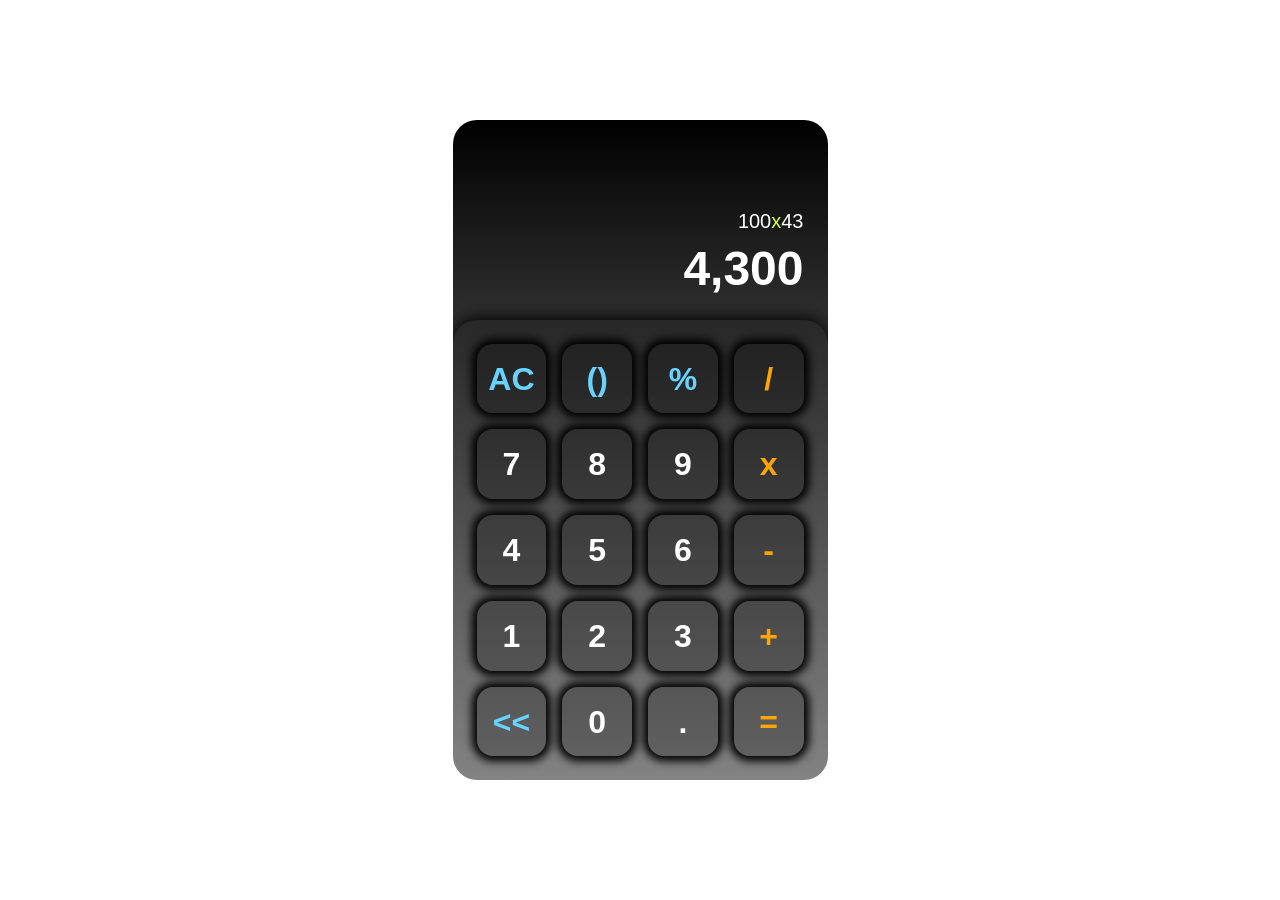
==== index.html @ 6ab71e5c "Initial" ====
<!DOCTYPE html>
<html lang="en">
<head>
    <meta charset="UTF-8">
    <meta http-equiv="X-UA-Compatible" content="IE=edge">
    <meta name="viewport" content="width=device-width, initial-scale=1.0">
    <title>Calculator-app</title>
    <link rel="stylesheet" href="main.css">
</head>
<body>
    <div class="app">
        <div class="calculator">
            <div class="screen">
                <div class="content">
                    <div class="input">100<span class="operator">x</span>43</div>
                    <div class="output">4,300</div>
                </div>
            </div>
        <div class="keys">
            <div data-key="clear" class="key action">
                <span>AC</span>
            </div>
            <div data-key="brackets" class="key action">
                <span>()</span>
            </div>
            <div data-key="%r" class="key action">
                <span>%</span>
            </div>
            <div data-key="/" class="key operator">
                <span>/</span>
            </div>
            <div data-key="7" class="key">
                <span>7</span>
            </div>
            <div data-key="8" class="key">
                <span>8</span>
            </div>
            <div data-key="9" class="key">
                <span>9</span>
            </div>
            <div data-key="x" class="key operator">
                <span>x</span>
            </div>
            <div data-key="4" class="key">
                <span>4</span>
            </div>
            <div data-key="5" class="key">
                <span>5</span>
            </div>
            <div data-key="6" class="key">
                <span>6</span>
            </div>
            <div data-key="-" class="key operator">
                <span>-</span>
            </div>
            <div data-key="1" class="key">
                <span>1</span>
            </div>
            <div data-key="2" class="key">
                <span>2</span>
            </div>
            <div data-key="3" class="key">
                <span>3</span>
            </div>
            <div data-key="+" class="key operator">
                <span>+</span>
            </div>
            <div data-key="backspace" class="key action">
                <span>&lt;&lt;</span>
            </div>
            <div data-key="0" class="key">
                <span>0</span>
            </div>
            <div data-key="." class="key">
                <span>.</span>
            </div>
            <div data-key="=" class="key operator">
                <span>=</span>
            </div>
        </div>

        </div>
    </div>
    <script src="index.js"></script>
</body>
</html>
---- main.css ----
*{
    margin: 0;
    padding: 0;
    box-sizing: border-box;
    font-family: 'Gill Sans', 'Gill Sans MT', Calibri, 'Trebuchet MS', sans-serif;
}
.app{
    display: flex;
    justify-content: center;
    align-items: center;
    height: 100vh;
}
.calculator{
    background:linear-gradient(black,rgba(50, 49, 49, 0.473));
    width: 100%;
    max-width: 375px;
    min-height: 640px;
    display: flex;
    flex-direction: column;
    border-radius: 1.5rem;
    overflow: hidden;
}
.screen{
    min-height: 200px;
    padding: 1.5rem;
    display: flex;
    justify-content: flex-end;
    align-items: flex-end;
    color: white;
    text-align: right;
    flex: 1 1 auto;
}
.screen>.content>.input{
    font-size: 1.25rem;
    margin-bottom: 0.5rem;
}
.screen>.content>.output{
    font-size: 3rem;
    font-weight: 700;
    width: 100%;
    max-width: 100%;
    overflow: auto;
}
.screen>.content>.input>.operator{
    color:rgb(214 255 66);
}
.screen>.content>.input>.brackets,.screen>.content>.input>.percent{
    color:rgb(169, 218, 230);
}
.keys{
    background-color: rgb(0 0 0 / 17%);
    padding: 1.5rem;
    border-radius: 1.5rem 1.5rem 0 0;
    display: grid;
    grid-template-columns: repeat(4,1fr);
    grid-template-rows: repeat(5,1fr);
    grid-gap: 1rem;
    box-shadow: 0 -2px 16px black;
}
.keys .key{
    position: relative;
    cursor: pointer;
    display: block;
    height:0;
    padding-top: 100%;
    box-shadow: 0px 0px 8px 5px black;
    background-color: rgb(0 0 0 / 24%);
    border-radius: 1rem;
    transition: 0.3s;
    user-select: none;
}
.keys .key span{
    position: absolute;
    top: 50%;
    left:50%;
    transform: translate(-50%,-50%);
    font-size: 2rem;
    font-weight: 700;
    color:white
}
.keys .key.operator span{
    color: orange;
}
.keys .key.action span{
    color: rgb(104, 211, 254);
}
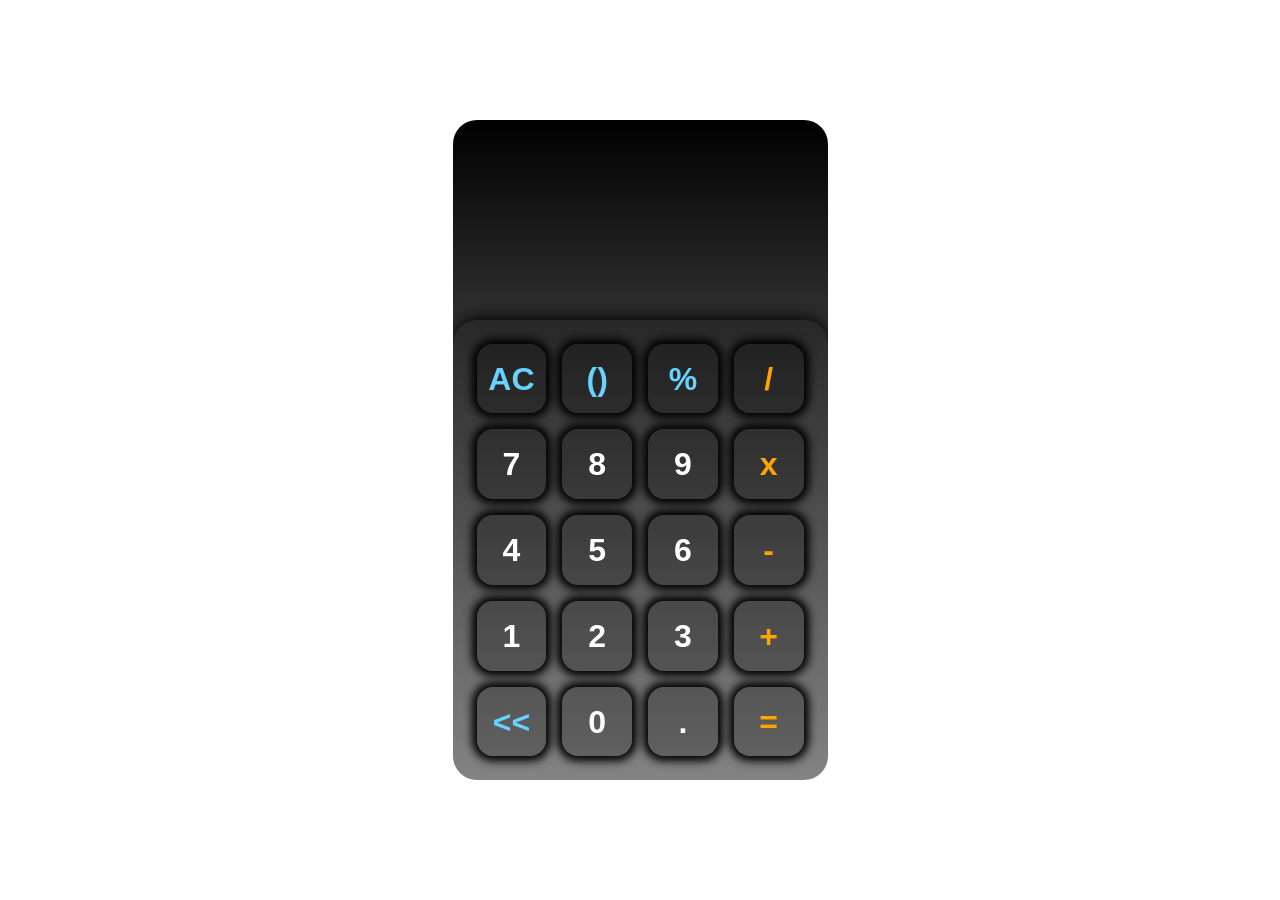
==== commit 75c0cb24: "Initial javasript file" ====
--- a/index.html
+++ b/index.html
@@ -12,8 +12,8 @@
         <div class="calculator">
             <div class="screen">
                 <div class="content">
-                    <div class="input">100<span class="operator">x</span>43</div>
-                    <div class="output">4,300</div>
+                    <div class="input"></div>
+                    <div class="output"></div>
                 </div>
             </div>
         <div class="keys">
@@ -23,7 +23,7 @@
             <div data-key="brackets" class="key action">
                 <span>()</span>
             </div>
-            <div data-key="%r" class="key action">
+            <div data-key="%" class="key action">
                 <span>%</span>
             </div>
             <div data-key="/" class="key operator">
@@ -38,7 +38,7 @@
             <div data-key="9" class="key">
                 <span>9</span>
             </div>
-            <div data-key="x" class="key operator">
+            <div data-key="*" class="key operator">
                 <span>x</span>
             </div>
             <div data-key="4" class="key">
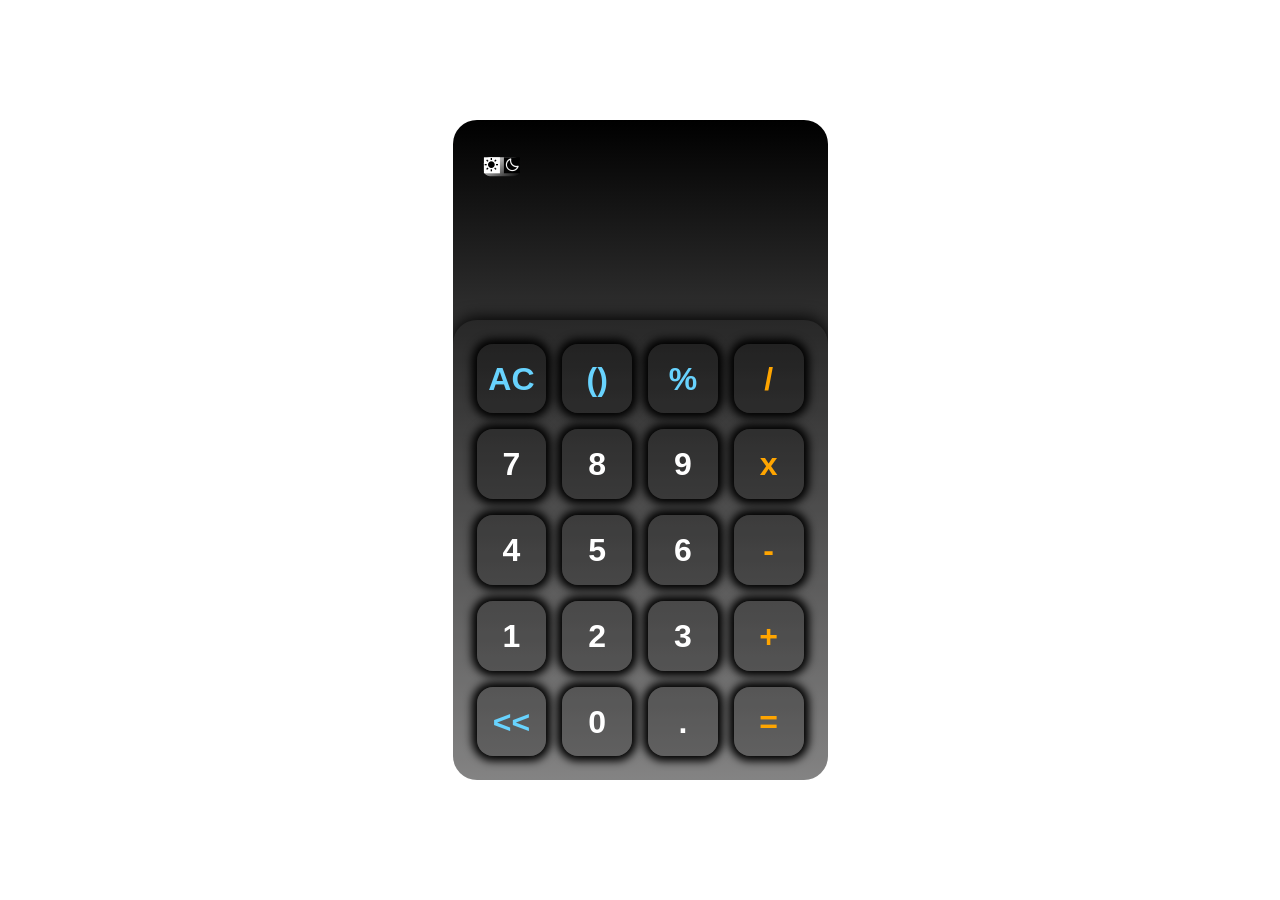
==== commit 2581d4eb: "added pre-loader,dark-light theme and bug fixed" ====
--- a/index.html
+++ b/index.html
@@ -6,11 +6,26 @@
     <meta name="viewport" content="width=device-width, initial-scale=1.0">
     <title>Calculator-app</title>
     <link rel="stylesheet" href="main.css">
+    <link rel="stylesheet" href="https://unpkg.com/boxicons@2.1.2/css/boxicons.min.css">
 </head>
 <body>
+    <div id="loader">
+        <img src="/Preloader.gif" alt="">
+    </div>
     <div class="app">
         <div class="calculator">
             <div class="screen">
+            <div class="dark" id="dark">
+                   
+            <label for="toggle" class="toggle">
+                <input type="checkbox" id="toggle">
+                <i class="bx bxs-sun"></i>
+                <i class="bx bx-moon"></i>
+                <span class="ball"></span>
+            </label>
+        </div>
+                
+                
                 <div class="content">
                     <div class="input"></div>
                     <div class="output"></div>
--- a/main.css
+++ b/main.css
@@ -16,6 +16,7 @@
     max-width: 375px;
     min-height: 640px;
     display: flex;
+    transition: 1s;
     flex-direction: column;
     border-radius: 1.5rem;
     overflow: hidden;
@@ -24,6 +25,7 @@
     min-height: 200px;
     padding: 1.5rem;
     display: flex;
+    transition: 0.7s;
     justify-content: flex-end;
     align-items: flex-end;
     color: white;
@@ -41,11 +43,65 @@
     max-width: 100%;
     overflow: auto;
 }
+::-webkit-scrollbar{
+    display: none;
+}
+.dark>.toggle>.bxs-sun{
+    color: black;
+    background-color: #ffffff;
+}
+.dark>.toggle>.bx-moon{
+    color: white;
+    background-color: black;
+}
+.light>.toggle{
+    transform: translate(19%, -730%);
+    position: absolute;
+    transition: 1s;
+    background: linear-gradient(145deg, #000000cc, #ffffff);
+    border-radius: 6px;
+}
+#input{
+display: none;
+
+}
+.light>.toggle>.bxs-sun{
+    color: #ffffff;
+    transition: 1s;
+    background-color: black;
+}
+.light>.toggle>.bx-moon{
+    color: black;
+    transition: 1s;
+    background-color: #ffffff;
+}
+.dark>.toggle>.bx-moon{
+    transition: 1s;
+    color: whitesmoke;
+}
+.dark>.toggle>.bxs-sun{
+    color: black;
+    transition: 1s;
+    background-color: white;
+}
+.dark>.toggle{
+    transform: translate(19%, -730%);
+    position: absolute;
+    background: linear-gradient(145deg, #ffffff, #000000cc);
+    border-radius: 6px;
+}
+.screen>.content{
+    font-size: 3rem;
+    font-weight: 700;
+    width: 100%;
+    max-width: 100%;
+    overflow-x: auto;
+}
 .screen>.content>.input>.operator{
-    color:rgb(214 255 66);
+    color:rgb(255 137 16);
 }
 .screen>.content>.input>.brackets,.screen>.content>.input>.percent{
-    color:rgb(169, 218, 230);
+    color:rgb(32 242 71);
 }
 .keys{
     background-color: rgb(0 0 0 / 17%);
@@ -57,13 +113,28 @@
     grid-gap: 1rem;
     box-shadow: 0 -2px 16px black;
 }
+label>input{
+    display: none;
+}
 .keys .key{
+    position: relative;
+    cursor: none;
+    display: block;
+    height:0;
+    padding-top: 100%;
+    box-shadow: 0px 0px 8px 5px black;
+    background-color: rgb(0 0 0 / 24%);
+    border-radius: 1rem;
+    transition: 0.3s;
+    user-select: none;
+}
+.keys .key:active{
     position: relative;
     cursor: pointer;
     display: block;
     height:0;
-    padding-top: 100%;
-    box-shadow: 0px 0px 8px 5px black;
+    box-shadow: 0px 0px 0px 0px black;
+    padding-top: 90%;
     background-color: rgb(0 0 0 / 24%);
     border-radius: 1rem;
     transition: 0.3s;
@@ -78,9 +149,18 @@
     font-weight: 700;
     color:white
 }
+#loader{
+   position: absolute;
+   top: 25%;
+   left: 25%;
+}
+#loader img{
+    height:50vh;
+    width: 50vw;
+}
 .keys .key.operator span{
     color: orange;
 }
 .keys .key.action span{
     color: rgb(104, 211, 254);
-}
+}
